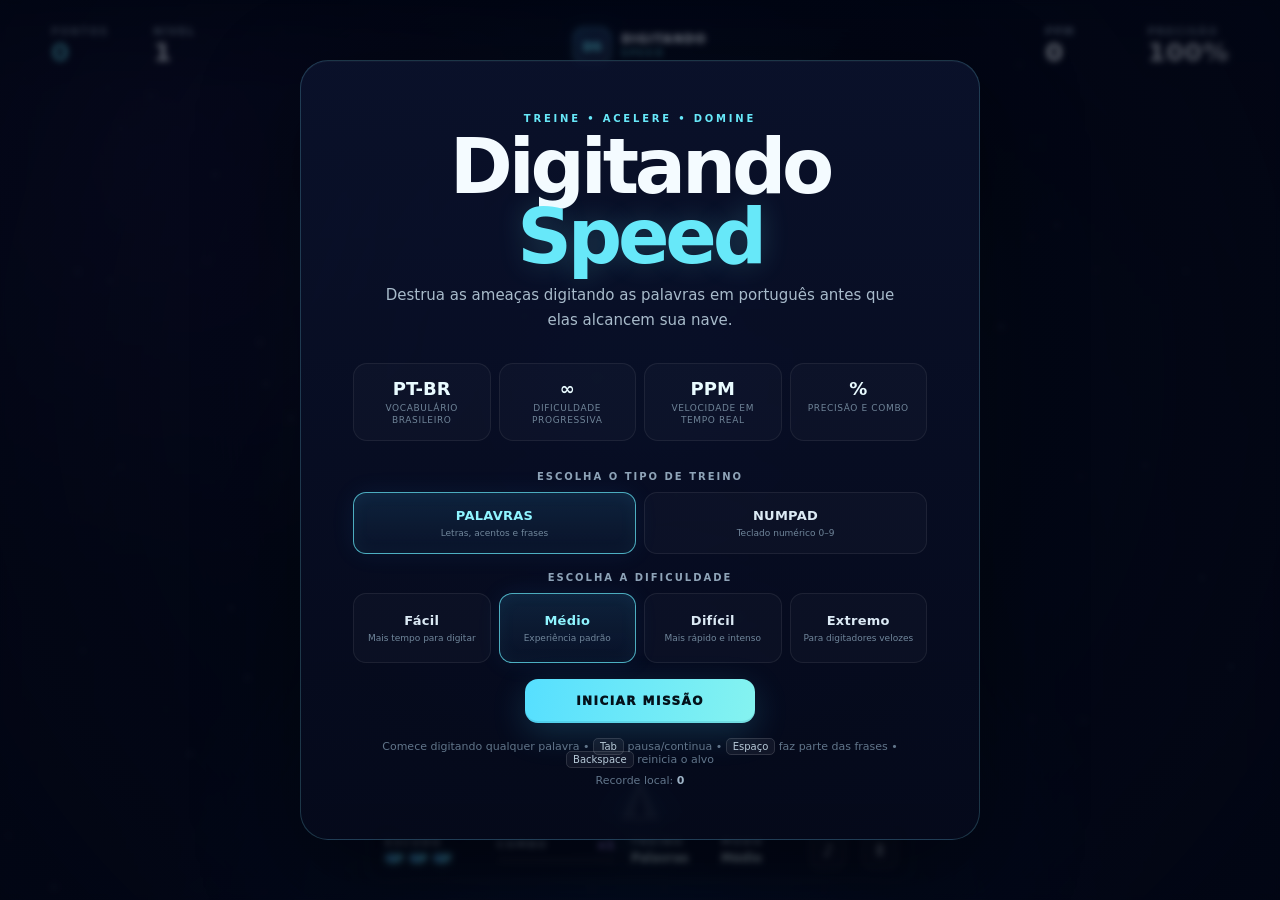
==== index.html @ dd6eaf81 "Conecta seletor NUMPAD ao treino numérico" ====
<!doctype html>
<html lang="pt-BR">
<head>
  <meta charset="UTF-8" />
  <meta name="viewport" content="width=device-width, initial-scale=1.0" />
  <meta name="theme-color" content="#050816" />
  <meta name="description" content="Digitando Speed — jogo brasileiro de treino de digitação e teclado numérico." />
  <title>Digitando Speed</title>
  <link rel="stylesheet" href="styles.css" />
  <link rel="stylesheet" href="difficulty.css" />
</head>
<body>
  <main id="app" aria-label="Digitando Speed">
    <canvas id="gameCanvas" aria-label="Área do jogo"></canvas>

    <header class="hud" id="hud" aria-live="polite">
      <section class="hud-group hud-left">
        <div class="stat stat-score"><span class="label">PONTOS</span><strong id="score">0</strong></div>
        <div class="stat"><span class="label">NÍVEL</span><strong id="level">1</strong></div>
      </section>

      <section class="brand" aria-label="Digitando Speed">
        <span class="brand-mark">DS</span>
        <div><strong>DIGITANDO</strong><span>SPEED</span></div>
      </section>

      <section class="hud-group hud-right">
        <div class="stat"><span class="label">PPM</span><strong id="wpm">0</strong></div>
        <div class="stat"><span class="label">PRECISÃO</span><strong id="accuracy">100%</strong></div>
      </section>
    </header>

    <aside class="status-bar">
      <div class="lives" aria-label="Vidas"><span class="label">ESCUDO</span><div id="lives" class="life-icons"></div></div>
      <div class="combo-wrap"><span class="label">COMBO</span><strong id="combo">x1</strong><div class="combo-track"><span id="comboFill"></span></div></div>
      <div class="training-pill"><span class="label">TREINO</span><strong id="currentTraining">Palavras</strong></div>
      <div class="difficulty-pill"><span class="label">MODO</span><strong id="currentDifficulty">Médio</strong></div>
      <button id="soundBtn" class="icon-button" type="button" aria-label="Ativar ou desativar som" title="Som">♪</button>
      <button id="pauseBtn" class="icon-button" type="button" aria-label="Pausar jogo" title="Pausar (Tab)">Ⅱ</button>
    </aside>

    <section id="startScreen" class="overlay visible">
      <div class="panel hero-panel">
        <div class="eyebrow">TREINE • ACELERE • DOMINE</div>
        <h1>Digitando <span>Speed</span></h1>
        <p class="lead">Destrua as ameaças digitando as palavras em português antes que elas alcancem sua nave.</p>

        <div class="feature-grid">
          <div><strong>PT-BR</strong><span>Vocabulário brasileiro</span></div>
          <div><strong>∞</strong><span>Dificuldade progressiva</span></div>
          <div><strong>PPM</strong><span>Velocidade em tempo real</span></div>
          <div><strong>%</strong><span>Precisão e combo</span></div>
        </div>

        <div class="training-picker">
          <p class="difficulty-title">ESCOLHA O TIPO DE TREINO</p>
          <div class="training-options" role="radiogroup" aria-label="Tipo de treino">
            <button class="training-btn active" type="button" aria-pressed="true">
              <strong>PALAVRAS</strong><span>Letras, acentos e frases</span>
            </button>
            <button class="training-btn" type="button" aria-pressed="false" onclick="window.location.href='numpad.html'">
              <strong>NUMPAD</strong><span>Teclado numérico 0–9</span>
            </button>
          </div>
        </div>

        <div class="difficulty-picker">
          <p class="difficulty-title">ESCOLHA A DIFICULDADE</p>
          <div class="difficulty-options" role="radiogroup" aria-label="Dificuldade do jogo">
            <button class="difficulty-btn" data-difficulty="easy" type="button" aria-pressed="false"><strong>Fácil</strong><span>Mais tempo para digitar</span></button>
            <button class="difficulty-btn active" data-difficulty="medium" type="button" aria-pressed="true"><strong>Médio</strong><span>Experiência padrão</span></button>
            <button class="difficulty-btn" data-difficulty="hard" type="button" aria-pressed="false"><strong>Difícil</strong><span>Mais rápido e intenso</span></button>
            <button class="difficulty-btn" data-difficulty="extreme" type="button" aria-pressed="false"><strong>Extremo</strong><span>Para digitadores velozes</span></button>
          </div>
        </div>

        <button id="startBtn" class="primary-button" type="button">INICIAR MISSÃO</button>
        <p class="keyboard-tip">Comece digitando qualquer palavra • <kbd>Tab</kbd> pausa/continua • <kbd>Espaço</kbd> faz parte das frases • <kbd>Backspace</kbd> reinicia o alvo</p>
        <p class="record">Recorde local: <strong id="bestScore">0</strong></p>
      </div>
    </section>

    <section id="pauseScreen" class="overlay">
      <div class="panel compact-panel">
        <div class="eyebrow">MISSÃO SUSPENSA</div><h2>Jogo pausado</h2><p>Seu progresso está seguro.</p>
        <div class="panel-actions">
          <button id="resumeBtn" class="primary-button" type="button">CONTINUAR</button>
          <button class="secondary-button" type="button" onclick="window.location.reload()">VOLTAR AO MENU</button>
        </div>
      </div>
    </section>

    <section id="gameOverScreen" class="overlay">
      <div class="panel compact-panel">
        <div class="eyebrow danger">MISSÃO ENCERRADA</div><h2>Fim de jogo</h2>
        <div class="results">
          <div><span>PONTUAÇÃO</span><strong id="finalScore">0</strong></div>
          <div><span>PPM</span><strong id="finalWpm">0</strong></div>
          <div><span>PRECISÃO</span><strong id="finalAccuracy">100%</strong></div>
          <div><span>NÍVEL</span><strong id="finalLevel">1</strong></div>
        </div>
        <p id="newRecord" class="new-record" hidden>NOVO RECORDE!</p>
        <div class="panel-actions">
          <button id="restartBtn" class="primary-button" type="button">JOGAR NOVAMENTE</button>
          <button class="secondary-button" type="button" onclick="window.location.reload()">VOLTAR AO MENU</button>
        </div>
      </div>
    </section>

    <div id="toast" class="toast" role="status" aria-live="polite"></div>
  </main>
  <script src="words.js"></script>
  <script src="game.js"></script>
</body>
</html>
---- styles.css ----
:root {
  color-scheme: dark;
  --bg: #050816;
  --panel: rgba(7, 12, 31, 0.86);
  --panel-border: rgba(125, 232, 255, 0.2);
  --text: #f4fbff;
  --muted: #91a5b8;
  --cyan: #67e8f9;
  --blue: #42a5ff;
  --purple: #a78bfa;
  --danger: #fb7185;
  --good: #6ee7b7;
}

* { box-sizing: border-box; }

html, body {
  width: 100%;
  height: 100%;
  margin: 0;
  overflow: hidden;
  background: var(--bg);
  font-family: Inter, ui-sans-serif, system-ui, -apple-system, BlinkMacSystemFont, "Segoe UI", sans-serif;
  color: var(--text);
}

button, kbd { font: inherit; }
button { -webkit-tap-highlight-color: transparent; }

#app {
  position: relative;
  width: 100vw;
  height: 100dvh;
  min-height: 560px;
  isolation: isolate;
  background:
    radial-gradient(circle at 50% 115%, rgba(34, 117, 255, .18), transparent 43%),
    radial-gradient(circle at 12% 18%, rgba(116, 71, 255, .08), transparent 32%),
    #050816;
}

#gameCanvas {
  position: absolute;
  inset: 0;
  width: 100%;
  height: 100%;
  display: block;
}

.hud {
  position: absolute;
  z-index: 5;
  top: 0;
  left: 0;
  right: 0;
  height: 92px;
  display: grid;
  grid-template-columns: 1fr auto 1fr;
  align-items: center;
  gap: 24px;
  padding: 18px clamp(18px, 4vw, 60px);
  background: linear-gradient(180deg, rgba(2, 6, 20, .92), rgba(2, 6, 20, .34), transparent);
  pointer-events: none;
}

.hud-group { display: flex; align-items: center; gap: clamp(16px, 3vw, 48px); }
.hud-right { justify-content: flex-end; }
.stat { min-width: 64px; }
.label { display: block; font-size: 10px; letter-spacing: .18em; color: var(--muted); font-weight: 800; }
.stat strong { display: block; margin-top: 3px; font-size: clamp(19px, 2vw, 27px); line-height: 1; letter-spacing: .02em; }
.stat-score strong { color: var(--cyan); }

.brand { display: flex; gap: 10px; align-items: center; opacity: .94; }
.brand-mark {
  display: grid; place-items: center; width: 38px; height: 38px; border-radius: 11px;
  border: 1px solid rgba(103, 232, 249, .42);
  background: linear-gradient(135deg, rgba(66, 165, 255, .22), rgba(167, 139, 250, .12));
  color: var(--cyan); font-weight: 900; font-size: 13px; letter-spacing: -.04em;
  box-shadow: inset 0 0 20px rgba(103, 232, 249, .08), 0 0 30px rgba(66, 165, 255, .08);
}
.brand div { display: grid; line-height: .95; letter-spacing: .09em; font-size: 12px; }
.brand div span { color: var(--cyan); letter-spacing: .32em; font-size: 9px; margin-top: 4px; }

.status-bar {
  position: absolute;
  z-index: 6;
  bottom: 20px;
  left: 50%;
  transform: translateX(-50%);
  display: flex;
  align-items: center;
  gap: 14px;
  padding: 10px 12px 10px 16px;
  border: 1px solid rgba(125, 232, 255, .12);
  border-radius: 16px;
  background: rgba(5, 10, 27, .66);
  backdrop-filter: blur(14px);
  box-shadow: 0 16px 50px rgba(0, 0, 0, .24);
}

.lives { min-width: 98px; }
.life-icons { display: flex; gap: 6px; margin-top: 6px; }
.life {
  width: 18px; height: 9px;
  border-radius: 3px 3px 8px 8px;
  border: 1px solid rgba(103, 232, 249, .7);
  background: linear-gradient(90deg, rgba(66,165,255,.9), rgba(103,232,249,.95));
  box-shadow: 0 0 12px rgba(103, 232, 249, .35);
  transform: skewX(-12deg);
}
.life.off { border-color: rgba(145,165,184,.25); background: rgba(145,165,184,.08); box-shadow: none; }

.combo-wrap { width: 118px; }
.combo-wrap strong { float: right; margin-top: -13px; color: var(--purple); font-size: 13px; }
.combo-track { margin-top: 8px; height: 4px; border-radius: 99px; overflow: hidden; background: rgba(255,255,255,.08); }
.combo-track span { display: block; width: 0; height: 100%; background: linear-gradient(90deg, var(--blue), var(--purple)); transition: width .12s linear; }

.icon-button {
  width: 38px; height: 38px; display: grid; place-items: center;
  border-radius: 11px; border: 1px solid rgba(255,255,255,.09);
  background: rgba(255,255,255,.04); color: #d8e7f3; cursor: pointer;
  transition: transform .16s ease, background .16s ease, border-color .16s ease;
}
.icon-button:hover { transform: translateY(-1px); background: rgba(103,232,249,.08); border-color: rgba(103,232,249,.24); }
.icon-button.muted { color: #657589; }

.overlay {
  position: absolute;
  z-index: 20;
  inset: 0;
  display: grid;
  place-items: center;
  padding: 24px;
  opacity: 0;
  visibility: hidden;
  pointer-events: none;
  transition: opacity .25s ease, visibility .25s ease;
  background: radial-gradient(circle at 50% 42%, rgba(29, 91, 176, .12), rgba(2, 6, 20, .55) 48%, rgba(2,6,20,.82));
  backdrop-filter: blur(3px);
}
.overlay.visible { opacity: 1; visibility: visible; pointer-events: auto; }

.panel {
  width: min(680px, 100%);
  padding: clamp(28px, 5vw, 52px);
  border: 1px solid var(--panel-border);
  border-radius: 28px;
  text-align: center;
  background: linear-gradient(180deg, rgba(11, 19, 45, .88), rgba(5, 10, 27, .92));
  box-shadow: 0 30px 100px rgba(0,0,0,.46), inset 0 1px rgba(255,255,255,.03);
  position: relative;
  overflow: hidden;
}
.panel::before {
  content: ""; position: absolute; left: 12%; right: 12%; top: -1px; height: 1px;
  background: linear-gradient(90deg, transparent, rgba(103,232,249,.75), transparent);
}
.hero-panel h1 { margin: 8px 0 12px; font-size: clamp(43px, 8vw, 76px); line-height: .92; letter-spacing: -.055em; }
.hero-panel h1 span { color: var(--cyan); text-shadow: 0 0 28px rgba(103,232,249,.2); }
.eyebrow { color: var(--cyan); font-size: 10px; font-weight: 900; letter-spacing: .28em; }
.eyebrow.danger { color: var(--danger); }
.lead { max-width: 510px; margin: 0 auto; color: #a8bbcb; line-height: 1.65; font-size: 15px; }

.feature-grid {
  display: grid; grid-template-columns: repeat(4, 1fr); gap: 8px; margin: 30px 0;
}
.feature-grid div { padding: 14px 8px; border: 1px solid rgba(255,255,255,.065); border-radius: 14px; background: rgba(255,255,255,.025); }
.feature-grid strong { display: block; font-size: 18px; color: #e9fbff; }
.feature-grid span { display: block; margin-top: 4px; color: #6f8498; font-size: 9px; line-height: 1.3; text-transform: uppercase; letter-spacing: .07em; }

.primary-button {
  min-width: 230px;
  padding: 15px 22px;
  border: 0;
  border-radius: 13px;
  cursor: pointer;
  font-weight: 950;
  letter-spacing: .12em;
  font-size: 12px;
  color: #03111a;
  background: linear-gradient(100deg, #56dfff, #85f3f0);
  box-shadow: 0 10px 34px rgba(74, 209, 255, .18), inset 0 -2px rgba(0, 71, 104, .12);
  transition: transform .16s ease, filter .16s ease;
}
.primary-button:hover { transform: translateY(-2px); filter: brightness(1.08); }
.keyboard-tip, .record { color: #61758a; font-size: 11px; margin: 17px 0 0; }
.record { margin-top: 8px; }
.record strong { color: #9fb4c7; }
kbd { padding: 2px 6px; border-radius: 5px; border: 1px solid rgba(255,255,255,.12); background: rgba(255,255,255,.05); font-size: 10px; color: #b7cad8; }

.compact-panel { width: min(500px, 100%); }
.compact-panel h2 { margin: 8px 0; font-size: 42px; letter-spacing: -.04em; }
.compact-panel > p:not(.new-record) { color: var(--muted); }
.results { display: grid; grid-template-columns: 1fr 1fr; gap: 9px; margin: 25px 0; }
.results div { padding: 16px; border-radius: 13px; border: 1px solid rgba(255,255,255,.06); background: rgba(255,255,255,.025); }
.results span { display: block; color: #71869a; font-size: 9px; letter-spacing: .16em; font-weight: 800; }
.results strong { display: block; margin-top: 5px; font-size: 25px; }
.new-record { color: #fcd34d; font-weight: 950; letter-spacing: .16em; font-size: 11px; }

.toast {
  position: absolute; z-index: 15; left: 50%; top: 118px; transform: translate(-50%, -10px);
  padding: 8px 13px; border: 1px solid rgba(103,232,249,.16); border-radius: 99px;
  background: rgba(7, 15, 35, .74); color: #bdeef6; font-size: 10px; font-weight: 850; letter-spacing: .12em;
  opacity: 0; pointer-events: none; transition: opacity .2s ease, transform .2s ease;
}
.toast.show { opacity: 1; transform: translate(-50%, 0); }

@media (max-width: 720px) {
  #app { min-height: 500px; }
  .hud { grid-template-columns: 1fr 1fr; height: 82px; padding-inline: 16px; }
  .brand { display: none; }
  .hud-group { gap: 18px; }
  .hud-right { justify-content: flex-end; }
  .stat:nth-child(2) { display: none; }
  .status-bar { bottom: 10px; width: calc(100% - 20px); justify-content: center; }
  .combo-wrap { width: 96px; }
  .feature-grid { grid-template-columns: repeat(2, 1fr); }
  .hero-panel { padding: 28px 20px; }
  .hero-panel h1 { font-size: 48px; }
  .keyboard-tip { display: none; }
}
---- difficulty.css ----
.difficulty-picker,
.training-picker {
  margin: 18px 0 16px;
  display: grid;
  gap: 10px;
}

.difficulty-title {
  margin: 0;
  color: #8fa4b8;
  font-size: 10px;
  font-weight: 900;
  letter-spacing: .2em;
}

.difficulty-options {
  display: grid;
  grid-template-columns: repeat(4, minmax(0, 1fr));
  gap: 8px;
}

.training-options {
  display: grid;
  grid-template-columns: repeat(2, minmax(0, 1fr));
  gap: 8px;
}

.difficulty-btn,
.training-btn {
  min-height: 70px;
  padding: 11px 8px;
  border: 1px solid rgba(255,255,255,.07);
  border-radius: 13px;
  background: rgba(255,255,255,.025);
  color: #dceaf5;
  cursor: pointer;
  transition: transform .16s ease, border-color .16s ease, background .16s ease, box-shadow .16s ease;
}

.training-btn { min-height: 62px; }

.difficulty-btn strong,
.training-btn strong {
  display: block;
  font-size: 13px;
  letter-spacing: .02em;
}

.difficulty-btn span,
.training-btn span {
  display: block;
  margin-top: 5px;
  color: #70869b;
  font-size: 9px;
  line-height: 1.25;
}

.difficulty-btn:hover,
.training-btn:hover {
  transform: translateY(-1px);
  border-color: rgba(103,232,249,.3);
  background: rgba(103,232,249,.045);
}

.difficulty-btn.active,
.difficulty-btn[aria-pressed="true"],
.training-btn.active,
.training-btn[aria-pressed="true"] {
  border-color: rgba(103,232,249,.72);
  background: linear-gradient(180deg, rgba(49,133,183,.18), rgba(34,81,121,.1));
  box-shadow: inset 0 0 18px rgba(103,232,249,.05), 0 0 24px rgba(66,165,255,.08);
}

.difficulty-btn.active strong,
.difficulty-btn[aria-pressed="true"] strong,
.training-btn.active strong,
.training-btn[aria-pressed="true"] strong {
  color: #8ff4ff;
}

.difficulty-pill,
.training-pill {
  min-width: 76px;
  padding-left: 2px;
}

.difficulty-pill strong,
.training-pill strong {
  display: block;
  margin-top: 4px;
  color: #dffbff;
  font-size: 12px;
}

.panel-actions {
  display: grid;
  gap: 10px;
  justify-items: center;
  margin-top: 18px;
}

.panel-actions .primary-button,
.panel-actions .secondary-button {
  width: min(280px, 100%);
}

.secondary-button {
  min-width: 230px;
  padding: 14px 22px;
  border: 1px solid rgba(103,232,249,.2);
  border-radius: 13px;
  background: rgba(255,255,255,.035);
  color: #b9cfdd;
  cursor: pointer;
  font-weight: 850;
  letter-spacing: .11em;
  font-size: 11px;
  transition: transform .16s ease, border-color .16s ease, background .16s ease, color .16s ease;
}

.secondary-button:hover {
  transform: translateY(-1px);
  border-color: rgba(103,232,249,.48);
  background: rgba(103,232,249,.07);
  color: #e7fbff;
}

@media (max-width: 720px) {
  .difficulty-options {
    grid-template-columns: repeat(2, minmax(0, 1fr));
  }

  .difficulty-btn,
  .training-btn {
    min-height: 62px;
  }

  .difficulty-pill,
  .training-pill {
    display: none;
  }
}
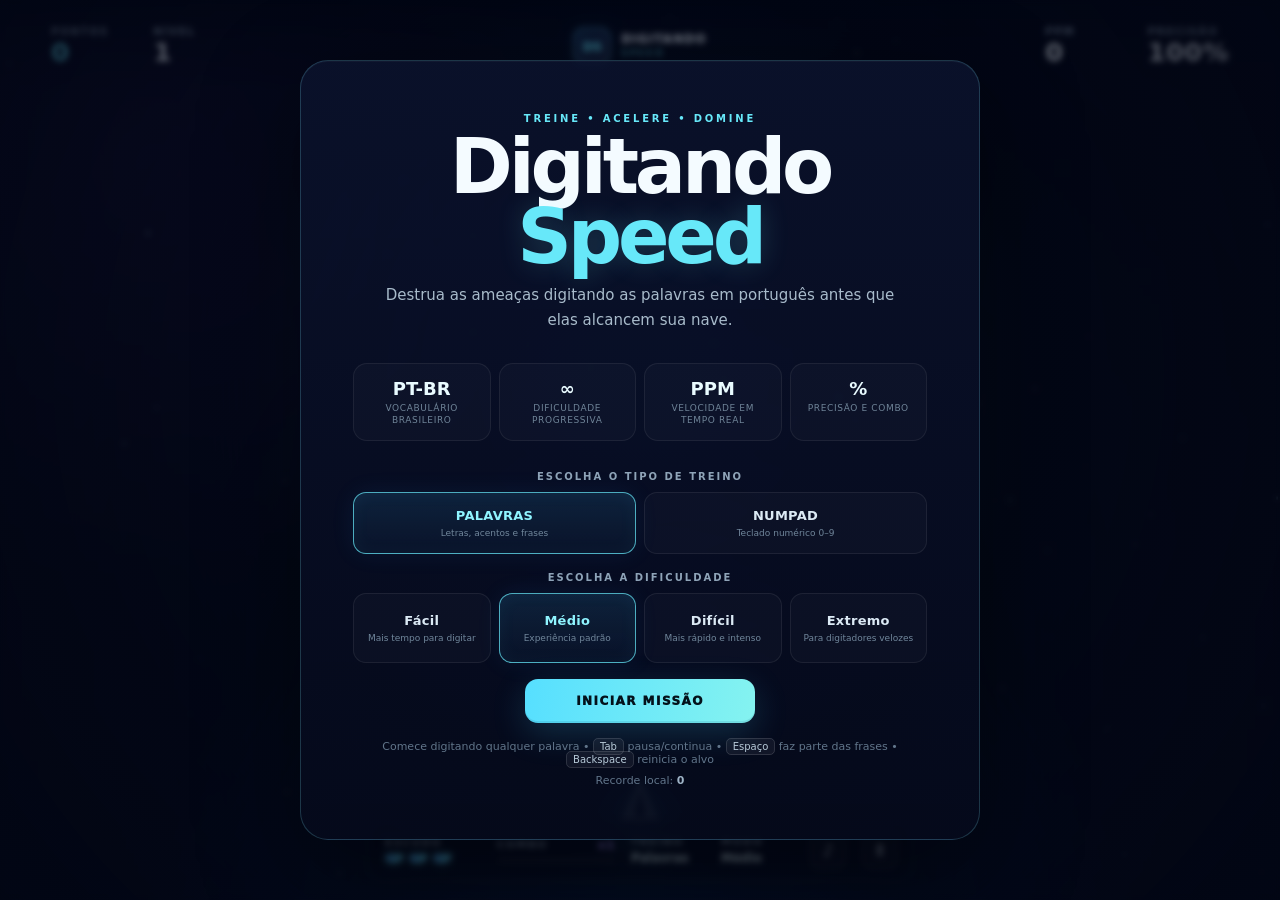
==== commit 96bf34db: "Aplica prioridade por proximidade no treino de palavras" ====
--- a/index.html
+++ b/index.html
@@ -111,5 +111,6 @@
   </main>
   <script src="words.js"></script>
   <script src="game.js"></script>
+  <script src="target-priority.js"></script>
 </body>
 </html>
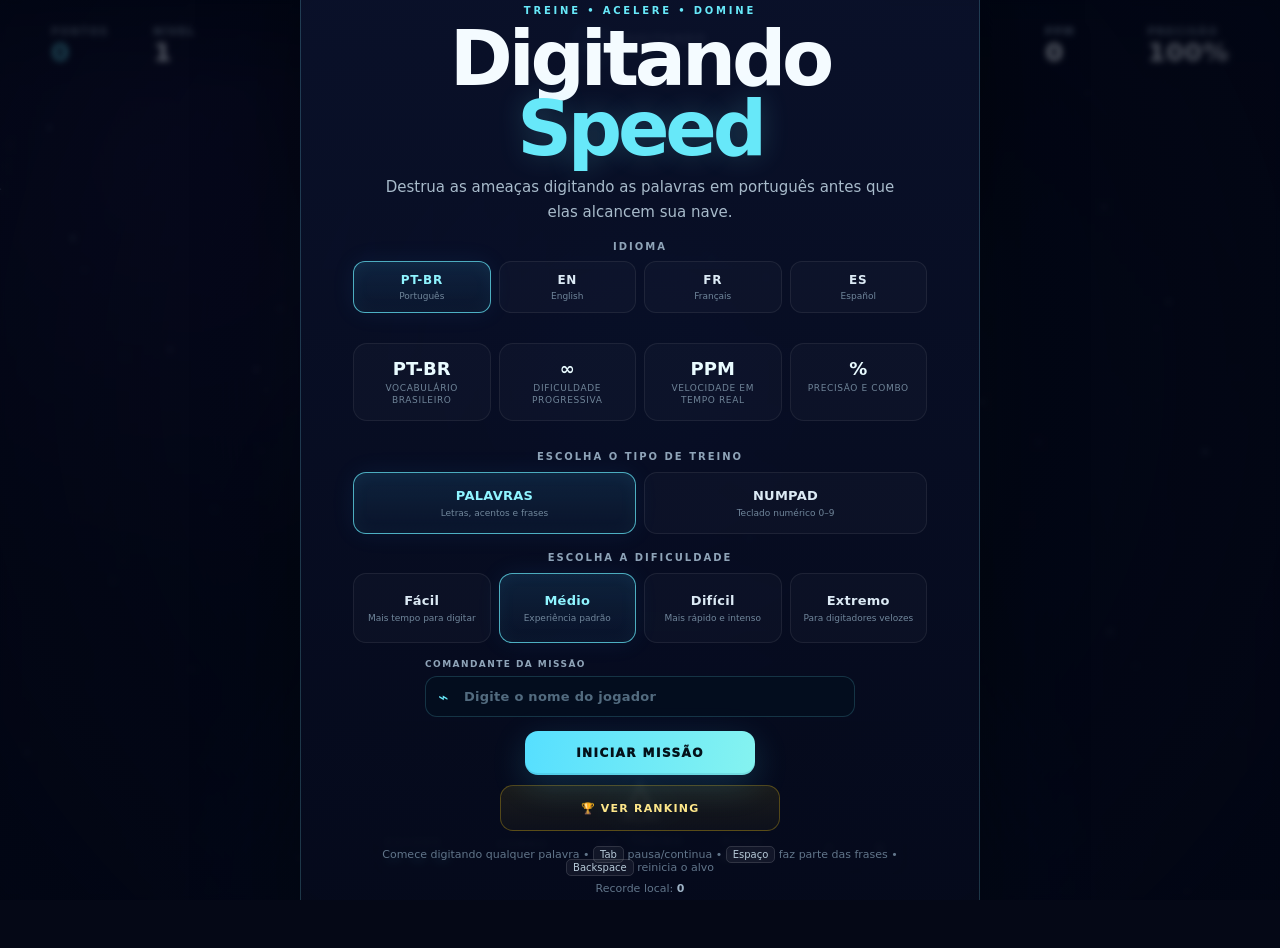
==== commit f27e7413: "Ativa seletor de idioma no modo Palavras" ====
--- a/index.html
+++ b/index.html
@@ -8,6 +8,7 @@
   <title>Digitando Speed</title>
   <link rel="stylesheet" href="styles.css" />
   <link rel="stylesheet" href="difficulty.css" />
+  <link rel="stylesheet" href="i18n.css" />
 </head>
 <body>
   <main id="app" aria-label="Digitando Speed">
@@ -112,5 +113,6 @@
   <script src="words.js"></script>
   <script src="game.js"></script>
   <script src="target-priority.js"></script>
+  <script src="i18n.js"></script>
 </body>
 </html>
--- a/i18n.css
+++ b/i18n.css
@@ -0,0 +1,37 @@
+.language-picker {
+  margin: 16px 0 18px;
+  display: grid;
+  gap: 9px;
+}
+.language-title {
+  margin: 0;
+  color: #8fa4b8;
+  font-size: 10px;
+  font-weight: 900;
+  letter-spacing: .2em;
+}
+.language-options {
+  display: grid;
+  grid-template-columns: repeat(4, minmax(0, 1fr));
+  gap: 8px;
+}
+.language-btn {
+  min-height: 52px;
+  padding: 8px 7px;
+  border: 1px solid rgba(255,255,255,.07);
+  border-radius: 12px;
+  background: rgba(255,255,255,.025);
+  color: #dceaf5;
+  cursor: pointer;
+  transition: transform .16s ease, border-color .16s ease, background .16s ease, box-shadow .16s ease;
+}
+.language-btn strong { display:block; font-size:12px; letter-spacing:.06em; }
+.language-btn span { display:block; margin-top:4px; color:#70869b; font-size:9px; }
+.language-btn:hover { transform:translateY(-1px); border-color:rgba(103,232,249,.3); background:rgba(103,232,249,.045); }
+.language-btn.active { border-color:rgba(103,232,249,.72); background:linear-gradient(180deg,rgba(49,133,183,.18),rgba(34,81,121,.1)); box-shadow:inset 0 0 18px rgba(103,232,249,.05),0 0 24px rgba(66,165,255,.08); }
+.language-btn.active strong { color:#8ff4ff; }
+#currentDifficulty.localized-difficulty { font-size:0; }
+#currentDifficulty.localized-difficulty::after { content:attr(data-display); font-size:12px; }
+@media (max-width:720px) {
+  .language-options { grid-template-columns:repeat(2,minmax(0,1fr)); }
+}
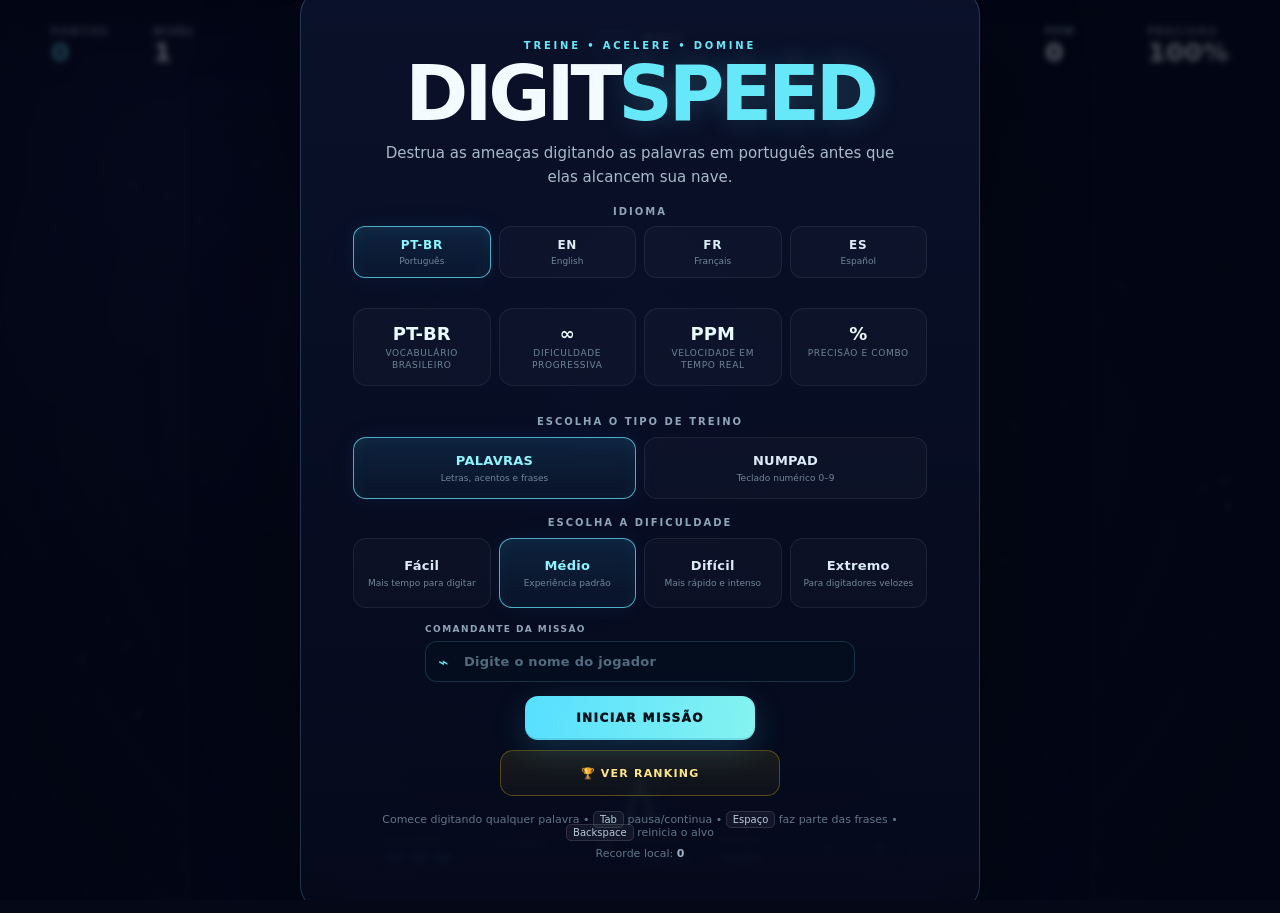
==== commit 34aaa468: "Renomeia site para DIGITSPEED e corrige ordem de idioma" ====
--- a/index.html
+++ b/index.html
@@ -4,14 +4,14 @@
   <meta charset="UTF-8" />
   <meta name="viewport" content="width=device-width, initial-scale=1.0" />
   <meta name="theme-color" content="#050816" />
-  <meta name="description" content="Digitando Speed — jogo brasileiro de treino de digitação e teclado numérico." />
-  <title>Digitando Speed</title>
+  <meta name="description" content="DIGITSPEED — jogo de treino de digitação e teclado numérico." />
+  <title>DIGITSPEED</title>
   <link rel="stylesheet" href="styles.css" />
   <link rel="stylesheet" href="difficulty.css" />
   <link rel="stylesheet" href="i18n.css" />
 </head>
 <body>
-  <main id="app" aria-label="Digitando Speed">
+  <main id="app" aria-label="DIGITSPEED">
     <canvas id="gameCanvas" aria-label="Área do jogo"></canvas>
 
     <header class="hud" id="hud" aria-live="polite">
@@ -20,9 +20,9 @@
         <div class="stat"><span class="label">NÍVEL</span><strong id="level">1</strong></div>
       </section>
 
-      <section class="brand" aria-label="Digitando Speed">
+      <section class="brand" aria-label="DIGITSPEED">
         <span class="brand-mark">DS</span>
-        <div><strong>DIGITANDO</strong><span>SPEED</span></div>
+        <div><strong>DIGIT</strong><span>SPEED</span></div>
       </section>
 
       <section class="hud-group hud-right">
@@ -43,7 +43,7 @@
     <section id="startScreen" class="overlay visible">
       <div class="panel hero-panel">
         <div class="eyebrow">TREINE • ACELERE • DOMINE</div>
-        <h1>Digitando <span>Speed</span></h1>
+        <h1>DIGIT<span>SPEED</span></h1>
         <p class="lead">Destrua as ameaças digitando as palavras em português antes que elas alcancem sua nave.</p>
 
         <div class="feature-grid">
@@ -111,8 +111,9 @@
     <div id="toast" class="toast" role="status" aria-live="polite"></div>
   </main>
   <script src="words.js"></script>
+  <script src="language-bootstrap.js"></script>
+  <script src="i18n.js"></script>
   <script src="game.js"></script>
   <script src="target-priority.js"></script>
-  <script src="i18n.js"></script>
 </body>
 </html>
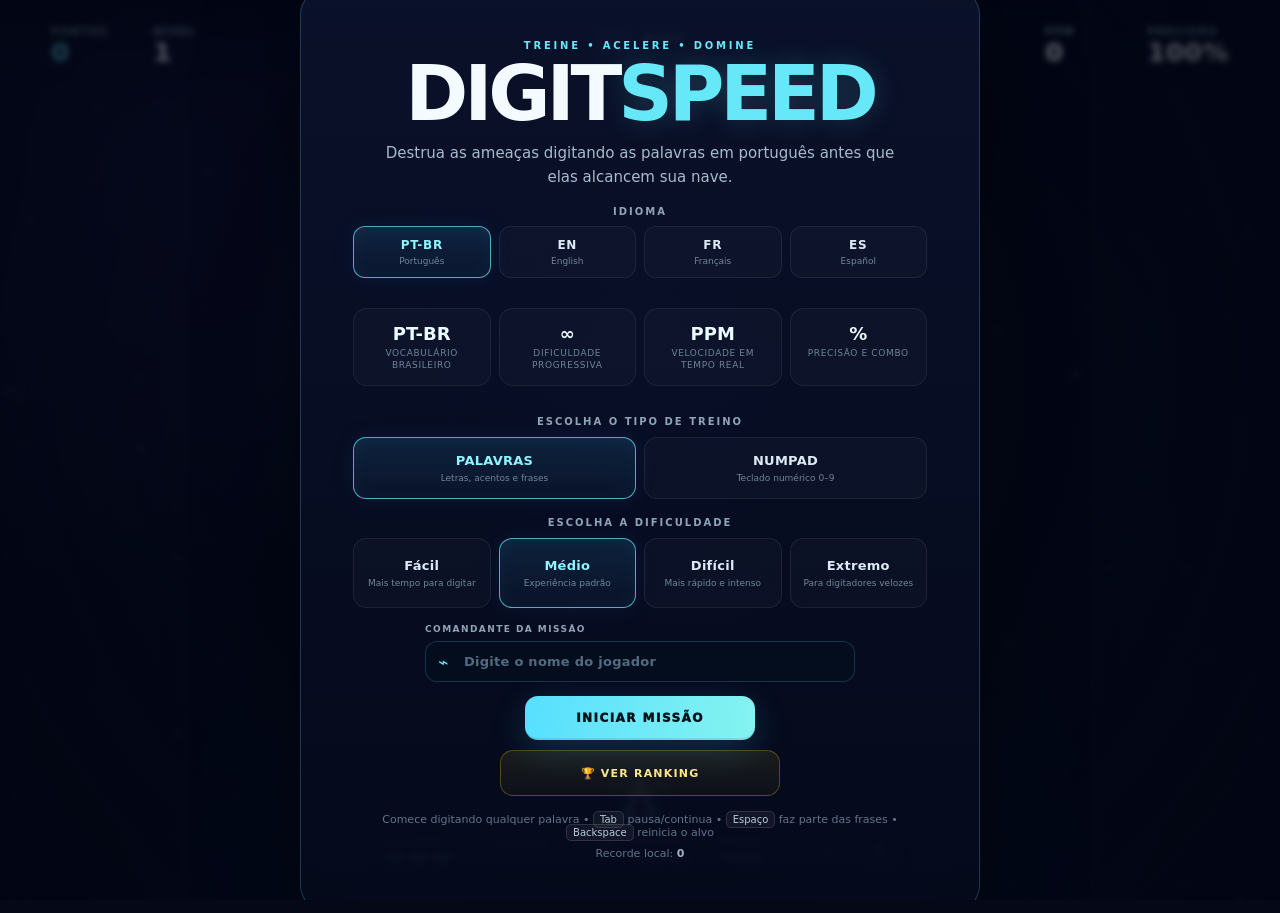
==== commit 972c505a: "Carrega modo mobile sem alterar desktop" ====
--- a/index.html
+++ b/index.html
@@ -2,13 +2,14 @@
 <html lang="pt-BR">
 <head>
   <meta charset="UTF-8" />
-  <meta name="viewport" content="width=device-width, initial-scale=1.0" />
+  <meta name="viewport" content="width=device-width, initial-scale=1.0, viewport-fit=cover, interactive-widget=resizes-content" />
   <meta name="theme-color" content="#050816" />
   <meta name="description" content="DIGITSPEED — jogo de treino de digitação e teclado numérico." />
   <title>DIGITSPEED</title>
   <link rel="stylesheet" href="styles.css" />
   <link rel="stylesheet" href="difficulty.css" />
   <link rel="stylesheet" href="i18n.css" />
+  <link rel="stylesheet" href="mobile.css" />
 </head>
 <body>
   <main id="app" aria-label="DIGITSPEED">
@@ -113,6 +114,7 @@
   <script src="words.js"></script>
   <script src="language-bootstrap.js"></script>
   <script src="i18n.js"></script>
+  <script src="mobile-controls.js"></script>
   <script src="game.js"></script>
   <script src="target-priority.js"></script>
 </body>
--- a/mobile.css
+++ b/mobile.css
@@ -0,0 +1,106 @@
+.ds-mobile-keyboard-input {
+  position: fixed;
+  z-index: -1;
+  top: 2px;
+  left: 2px;
+  width: 2px;
+  height: 2px;
+  padding: 0;
+  border: 0;
+  opacity: .01;
+  pointer-events: none;
+  font-size: 16px;
+  caret-color: transparent;
+}
+
+.mobile-keyboard-button { display: none; }
+
+html.ds-touch,
+html.ds-touch body {
+  width: 100%;
+  height: var(--ds-game-height, 100dvh);
+  min-height: 0;
+  overflow: hidden;
+  overscroll-behavior: none;
+}
+
+html.ds-touch #app {
+  width: var(--ds-game-width, 100vw);
+  height: var(--ds-game-height, 100dvh);
+  min-height: 0 !important;
+}
+
+html.ds-touch #gameCanvas {
+  width: var(--ds-game-width, 100vw) !important;
+  height: var(--ds-game-height, 100dvh) !important;
+}
+
+html.ds-touch .overlay {
+  height: 100%;
+}
+
+html.ds-touch .mobile-keyboard-button {
+  display: flex;
+  width: auto;
+  min-width: 92px;
+  padding: 0 10px;
+  gap: 7px;
+  align-items: center;
+  justify-content: center;
+}
+
+html.ds-touch .mobile-keyboard-button strong {
+  font-size: 9px;
+  letter-spacing: .08em;
+}
+
+html.ds-touch .mobile-keyboard-button.active {
+  color: #67e8f9;
+  border-color: rgba(103,232,249,.5);
+  background: rgba(103,232,249,.12);
+}
+
+html.ds-touch.ds-keyboard-open .status-bar {
+  bottom: max(7px, env(safe-area-inset-bottom));
+}
+
+@media (max-width: 720px) {
+  html.ds-touch .status-bar {
+    width: calc(100% - 12px);
+    gap: 7px;
+    padding: 7px 8px;
+    border-radius: 13px;
+  }
+
+  html.ds-touch .status-bar .training-pill,
+  html.ds-touch .status-bar .difficulty-pill {
+    display: none;
+  }
+
+  html.ds-touch .lives { min-width: 74px; }
+  html.ds-touch .combo-wrap { width: 78px; }
+  html.ds-touch .icon-button { width: 34px; height: 34px; }
+
+  html.ds-touch .mobile-keyboard-button {
+    min-width: 38px;
+    padding: 0 8px;
+  }
+
+  html.ds-touch .mobile-keyboard-button strong { display: none; }
+
+  html.ds-touch.ds-keyboard-open .hud {
+    height: 68px;
+    padding-top: 10px;
+    padding-bottom: 8px;
+  }
+
+  html.ds-touch.ds-keyboard-open .stat strong { font-size: 17px; }
+  html.ds-touch.ds-keyboard-open .toast { top: 78px; }
+}
+
+@media (min-width: 721px) and (max-width: 1180px) {
+  html.ds-touch.ds-keyboard-open .status-bar {
+    padding: 8px 10px 8px 14px;
+    gap: 9px;
+  }
+}
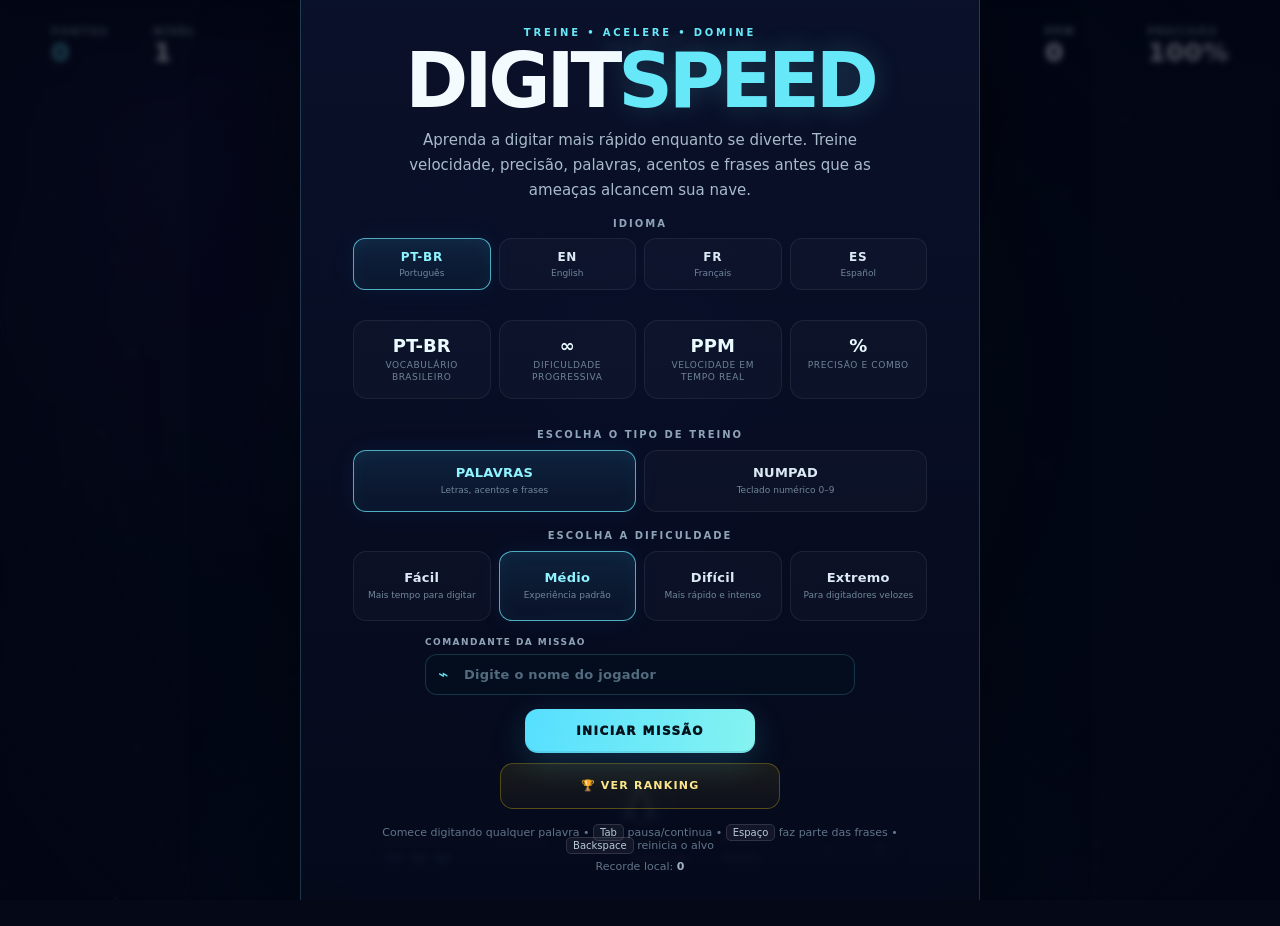
==== commit 621d4c9a: "Otimiza SEO em português e prepara versões multilíngues" ====
--- a/index.html
+++ b/index.html
@@ -4,8 +4,28 @@
   <meta charset="UTF-8" />
   <meta name="viewport" content="width=device-width, initial-scale=1.0, viewport-fit=cover, interactive-widget=resizes-content" />
   <meta name="theme-color" content="#050816" />
-  <meta name="description" content="DIGITSPEED — jogo de treino de digitação e teclado numérico." />
-  <title>DIGITSPEED</title>
+  <title>DIGITSPEED | Aprenda a digitar rápido jogando</title>
+  <meta name="description" content="Aprenda a digitar mais rápido se divertindo no DIGITSPEED. Treine digitação, precisão, palavras, acentos, frases e teclado numérico grátis." />
+  <meta name="keywords" content="aprender a digitar, digitar rápido, treino de digitação, jogo de digitação, digitação online, velocidade de digitação, teclado, teclado numérico" />
+  <meta name="robots" content="index,follow,max-image-preview:large,max-snippet:-1,max-video-preview:-1" />
+  <link rel="canonical" href="https://jefte31.github.io/digitandospeed/" />
+  <link rel="alternate" hreflang="pt-BR" href="https://jefte31.github.io/digitandospeed/" />
+  <link rel="alternate" hreflang="en" href="https://jefte31.github.io/digitandospeed/en.html" />
+  <link rel="alternate" hreflang="fr" href="https://jefte31.github.io/digitandospeed/fr.html" />
+  <link rel="alternate" hreflang="es" href="https://jefte31.github.io/digitandospeed/es.html" />
+  <link rel="alternate" hreflang="x-default" href="https://jefte31.github.io/digitandospeed/" />
+  <meta property="og:type" content="website" />
+  <meta property="og:site_name" content="DIGITSPEED" />
+  <meta property="og:locale" content="pt_BR" />
+  <meta property="og:title" content="DIGITSPEED | Aprenda a digitar rápido jogando" />
+  <meta property="og:description" content="Treine digitação, velocidade e precisão enquanto se diverte. Palavras, frases, acentos e teclado numérico em um jogo gratuito." />
+  <meta property="og:url" content="https://jefte31.github.io/digitandospeed/" />
+  <meta name="twitter:card" content="summary" />
+  <meta name="twitter:title" content="DIGITSPEED | Aprenda a digitar rápido jogando" />
+  <meta name="twitter:description" content="Aprenda a digitar mais rápido se divertindo. Treine velocidade, precisão, palavras, frases e teclado numérico." />
+  <script type="application/ld+json">
+  {"@context":"https://schema.org","@type":"WebApplication","name":"DIGITSPEED","url":"https://jefte31.github.io/digitandospeed/","applicationCategory":"GameApplication","operatingSystem":"Web browser","inLanguage":"pt-BR","isAccessibleForFree":true,"description":"Jogo gratuito para aprender a digitar mais rápido, praticar velocidade, precisão, palavras, frases e teclado numérico."}
+  </script>
   <link rel="stylesheet" href="styles.css" />
   <link rel="stylesheet" href="difficulty.css" />
   <link rel="stylesheet" href="i18n.css" />
@@ -45,7 +65,7 @@
       <div class="panel hero-panel">
         <div class="eyebrow">TREINE • ACELERE • DOMINE</div>
         <h1>DIGIT<span>SPEED</span></h1>
-        <p class="lead">Destrua as ameaças digitando as palavras em português antes que elas alcancem sua nave.</p>
+        <p class="lead">Aprenda a digitar mais rápido enquanto se diverte. Treine velocidade, precisão, palavras, acentos e frases antes que as ameaças alcancem sua nave.</p>
 
         <div class="feature-grid">
           <div><strong>PT-BR</strong><span>Vocabulário brasileiro</span></div>
@@ -114,6 +134,7 @@
   <script src="words.js"></script>
   <script src="language-bootstrap.js"></script>
   <script src="i18n.js"></script>
+  <script src="seo-language-nav.js"></script>
   <script src="mobile-controls.js"></script>
   <script src="game.js"></script>
   <script src="target-priority.js"></script>
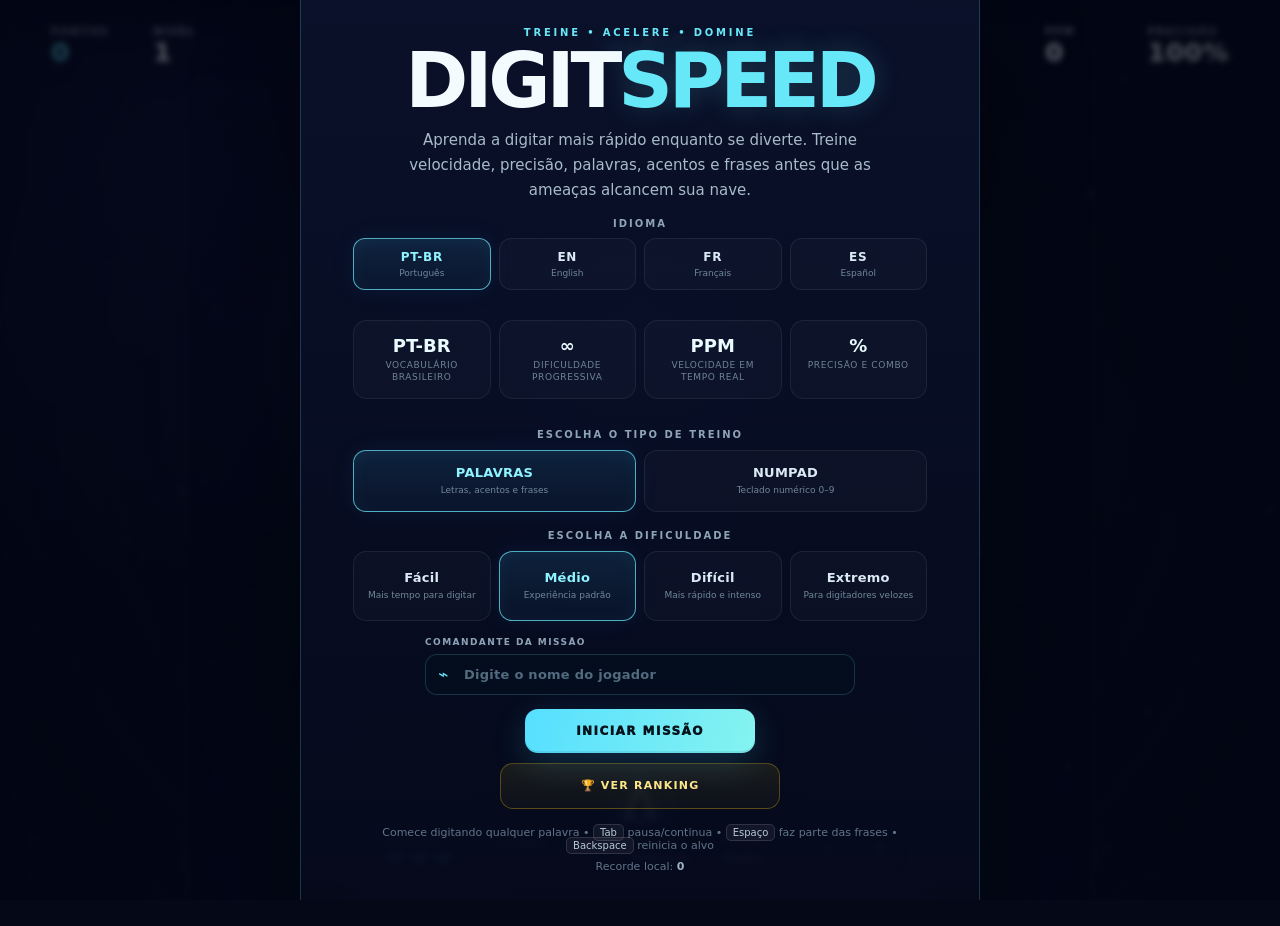
==== commit 3a4df6b2: "Substitui linguagem de jogo por missão" ====
--- a/index.html
+++ b/index.html
@@ -4,9 +4,9 @@
   <meta charset="UTF-8" />
   <meta name="viewport" content="width=device-width, initial-scale=1.0, viewport-fit=cover, interactive-widget=resizes-content" />
   <meta name="theme-color" content="#050816" />
-  <title>DIGITSPEED | Aprenda a digitar rápido jogando</title>
+  <title>DIGITSPEED | Aprenda a digitar rápido em missões</title>
   <meta name="description" content="Aprenda a digitar mais rápido se divertindo no DIGITSPEED. Treine digitação, precisão, palavras, acentos, frases e teclado numérico grátis." />
-  <meta name="keywords" content="aprender a digitar, digitar rápido, treino de digitação, jogo de digitação, digitação online, velocidade de digitação, teclado, teclado numérico" />
+  <meta name="keywords" content="aprender a digitar, digitar rápido, treino de digitação, treino de digitação, digitação online, velocidade de digitação, teclado, teclado numérico" />
   <meta name="robots" content="index,follow,max-image-preview:large,max-snippet:-1,max-video-preview:-1" />
   <link rel="canonical" href="https://jefte31.github.io/digitandospeed/" />
   <link rel="alternate" hreflang="pt-BR" href="https://jefte31.github.io/digitandospeed/" />
@@ -17,14 +17,14 @@
   <meta property="og:type" content="website" />
   <meta property="og:site_name" content="DIGITSPEED" />
   <meta property="og:locale" content="pt_BR" />
-  <meta property="og:title" content="DIGITSPEED | Aprenda a digitar rápido jogando" />
-  <meta property="og:description" content="Treine digitação, velocidade e precisão enquanto se diverte. Palavras, frases, acentos e teclado numérico em um jogo gratuito." />
+  <meta property="og:title" content="DIGITSPEED | Aprenda a digitar rápido em missões" />
+  <meta property="og:description" content="Treine digitação, velocidade e precisão enquanto se diverte. Palavras, frases, acentos e teclado numérico em uma missão interativa gratuita." />
   <meta property="og:url" content="https://jefte31.github.io/digitandospeed/" />
   <meta name="twitter:card" content="summary" />
-  <meta name="twitter:title" content="DIGITSPEED | Aprenda a digitar rápido jogando" />
+  <meta name="twitter:title" content="DIGITSPEED | Aprenda a digitar rápido em missões" />
   <meta name="twitter:description" content="Aprenda a digitar mais rápido se divertindo. Treine velocidade, precisão, palavras, frases e teclado numérico." />
   <script type="application/ld+json">
-  {"@context":"https://schema.org","@type":"WebApplication","name":"DIGITSPEED","url":"https://jefte31.github.io/digitandospeed/","applicationCategory":"GameApplication","operatingSystem":"Web browser","inLanguage":"pt-BR","isAccessibleForFree":true,"description":"Jogo gratuito para aprender a digitar mais rápido, praticar velocidade, precisão, palavras, frases e teclado numérico."}
+  {"@context":"https://schema.org","@type":"WebApplication","name":"DIGITSPEED","url":"https://jefte31.github.io/digitandospeed/","applicationCategory":"EducationalApplication","operatingSystem":"Web browser","inLanguage":"pt-BR","isAccessibleForFree":true,"description":"Plataforma gratuita para aprender a digitar mais rápido, praticar velocidade, precisão, palavras, frases e teclado numérico."}
   </script>
   <link rel="stylesheet" href="styles.css" />
   <link rel="stylesheet" href="difficulty.css" />
@@ -33,7 +33,7 @@
 </head>
 <body>
   <main id="app" aria-label="DIGITSPEED">
-    <canvas id="gameCanvas" aria-label="Área do jogo"></canvas>
+    <canvas id="gameCanvas" aria-label="Área da missão"></canvas>
 
     <header class="hud" id="hud" aria-live="polite">
       <section class="hud-group hud-left">
@@ -58,7 +58,7 @@
       <div class="training-pill"><span class="label">TREINO</span><strong id="currentTraining">Palavras</strong></div>
       <div class="difficulty-pill"><span class="label">MODO</span><strong id="currentDifficulty">Médio</strong></div>
       <button id="soundBtn" class="icon-button" type="button" aria-label="Ativar ou desativar som" title="Som">♪</button>
-      <button id="pauseBtn" class="icon-button" type="button" aria-label="Pausar jogo" title="Pausar (Tab)">Ⅱ</button>
+      <button id="pauseBtn" class="icon-button" type="button" aria-label="Pausar missão" title="Pausar (Tab)">Ⅱ</button>
     </aside>
 
     <section id="startScreen" class="overlay visible">
@@ -88,7 +88,7 @@
 
         <div class="difficulty-picker">
           <p class="difficulty-title">ESCOLHA A DIFICULDADE</p>
-          <div class="difficulty-options" role="radiogroup" aria-label="Dificuldade do jogo">
+          <div class="difficulty-options" role="radiogroup" aria-label="Dificuldade da missão">
             <button class="difficulty-btn" data-difficulty="easy" type="button" aria-pressed="false"><strong>Fácil</strong><span>Mais tempo para digitar</span></button>
             <button class="difficulty-btn active" data-difficulty="medium" type="button" aria-pressed="true"><strong>Médio</strong><span>Experiência padrão</span></button>
             <button class="difficulty-btn" data-difficulty="hard" type="button" aria-pressed="false"><strong>Difícil</strong><span>Mais rápido e intenso</span></button>
@@ -104,7 +104,7 @@
 
     <section id="pauseScreen" class="overlay">
       <div class="panel compact-panel">
-        <div class="eyebrow">MISSÃO SUSPENSA</div><h2>Jogo pausado</h2><p>Seu progresso está seguro.</p>
+        <div class="eyebrow">MISSÃO SUSPENSA</div><h2>Missão pausada</h2><p>Seu progresso está seguro.</p>
         <div class="panel-actions">
           <button id="resumeBtn" class="primary-button" type="button">CONTINUAR</button>
           <button class="secondary-button" type="button" onclick="window.location.reload()">VOLTAR AO MENU</button>
@@ -114,7 +114,7 @@
 
     <section id="gameOverScreen" class="overlay">
       <div class="panel compact-panel">
-        <div class="eyebrow danger">MISSÃO ENCERRADA</div><h2>Fim de jogo</h2>
+        <div class="eyebrow danger">MISSÃO ENCERRADA</div><h2>Fim da missão</h2>
         <div class="results">
           <div><span>PONTUAÇÃO</span><strong id="finalScore">0</strong></div>
           <div><span>PPM</span><strong id="finalWpm">0</strong></div>
@@ -123,7 +123,7 @@
         </div>
         <p id="newRecord" class="new-record" hidden>NOVO RECORDE!</p>
         <div class="panel-actions">
-          <button id="restartBtn" class="primary-button" type="button">JOGAR NOVAMENTE</button>
+          <button id="restartBtn" class="primary-button" type="button">NOVA MISSÃO</button>
           <button class="secondary-button" type="button" onclick="window.location.reload()">VOLTAR AO MENU</button>
         </div>
       </div>
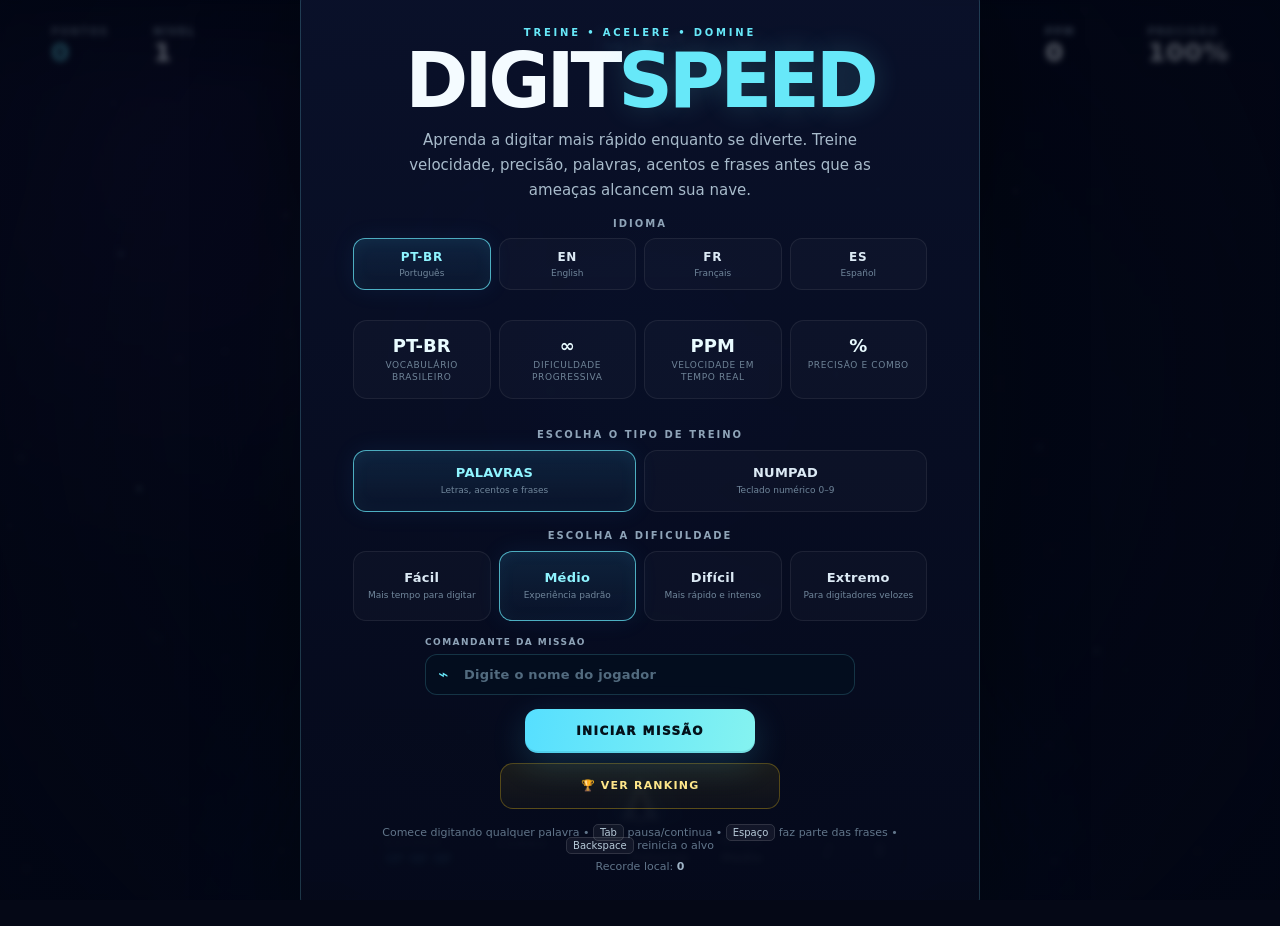
==== commit 4783f73d: "Corrige textos finais de missão" ====
--- a/index.html
+++ b/index.html
@@ -6,7 +6,7 @@
   <meta name="theme-color" content="#050816" />
   <title>DIGITSPEED | Aprenda a digitar rápido em missões</title>
   <meta name="description" content="Aprenda a digitar mais rápido se divertindo no DIGITSPEED. Treine digitação, precisão, palavras, acentos, frases e teclado numérico grátis." />
-  <meta name="keywords" content="aprender a digitar, digitar rápido, treino de digitação, treino de digitação, digitação online, velocidade de digitação, teclado, teclado numérico" />
+  <meta name="keywords" content="aprender a digitar, digitar rápido, treino de digitação, prática de digitação, digitação online, velocidade de digitação, teclado, teclado numérico" />
   <meta name="robots" content="index,follow,max-image-preview:large,max-snippet:-1,max-video-preview:-1" />
   <link rel="canonical" href="https://jefte31.github.io/digitandospeed/" />
   <link rel="alternate" hreflang="pt-BR" href="https://jefte31.github.io/digitandospeed/" />
